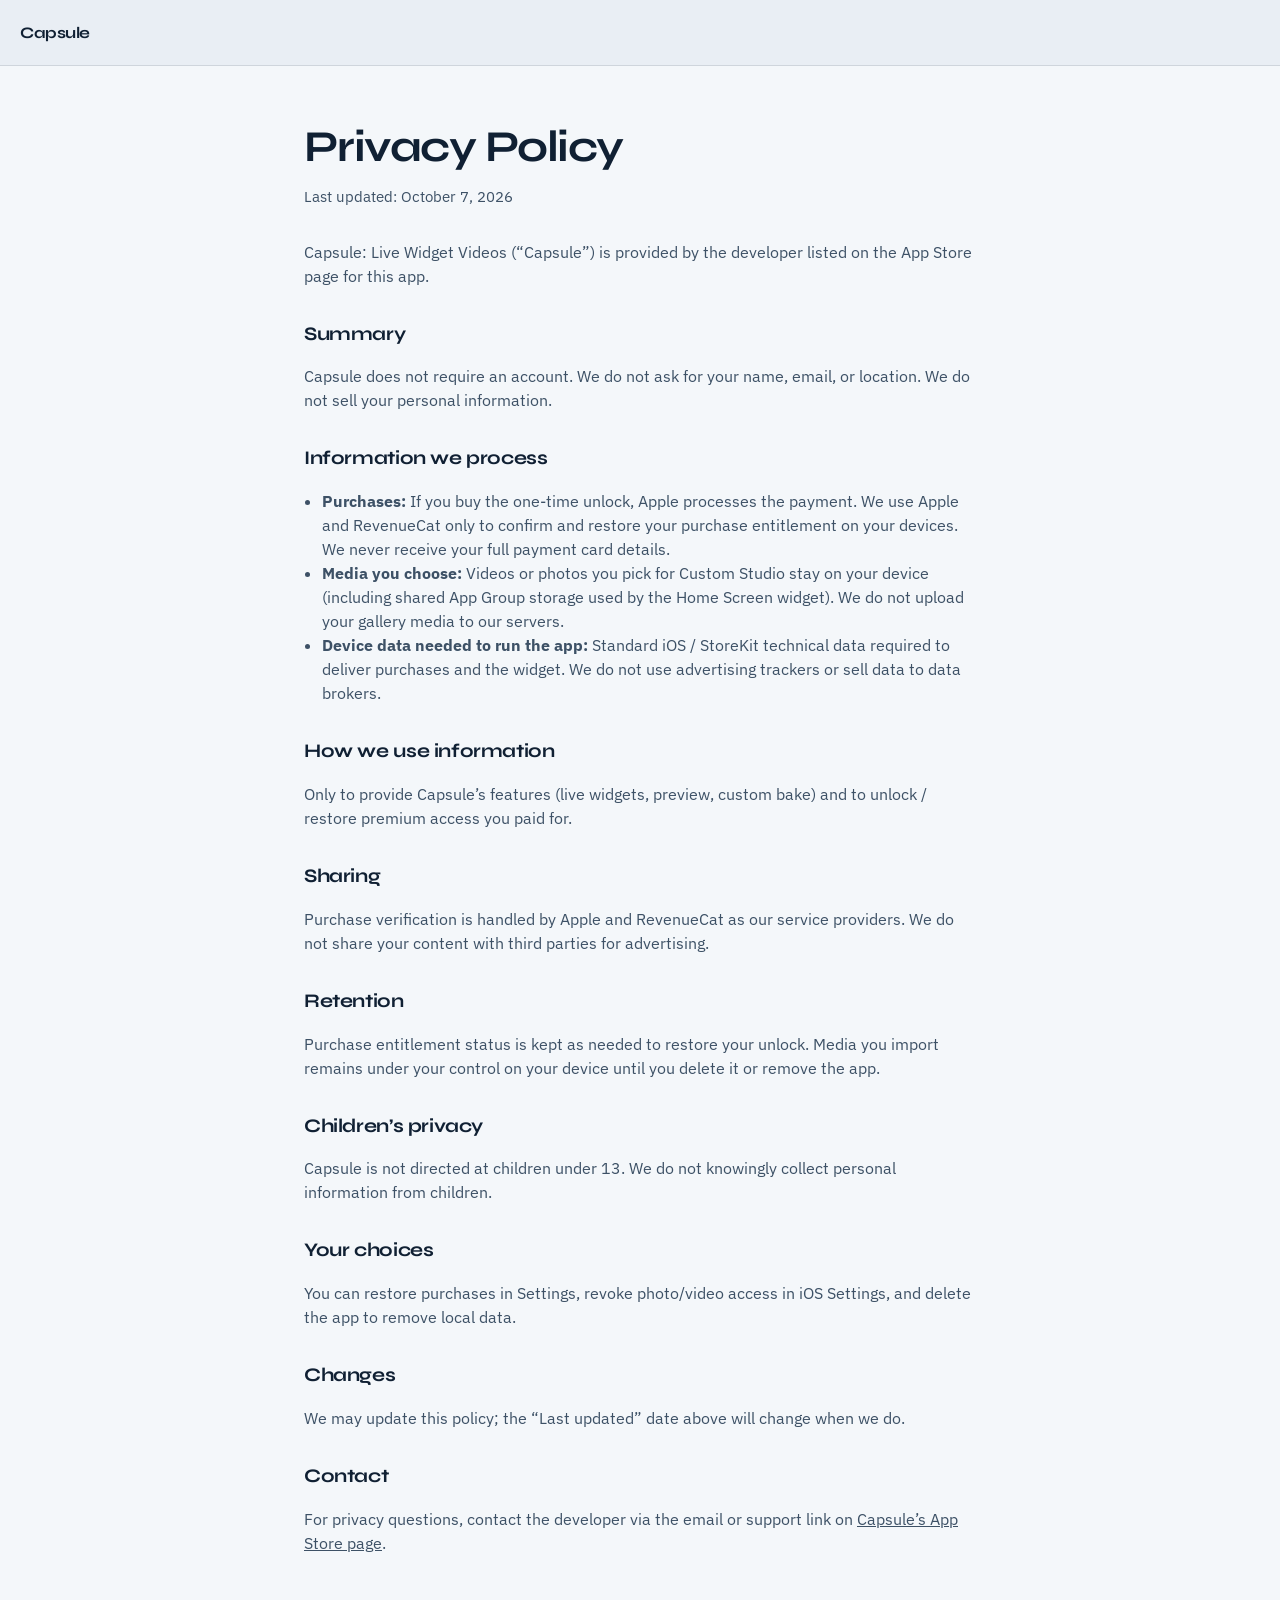
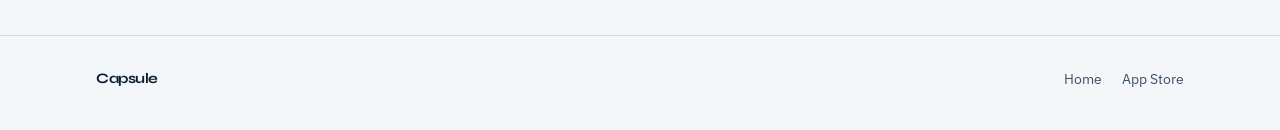
==== privacy.html @ dd7ed89d "Publish Capsule marketing site for GitHub Pages." ====
<!DOCTYPE html>
<html lang="en">
<head>
  <meta charset="utf-8" />
  <meta name="viewport" content="width=device-width, initial-scale=1" />
  <title>Privacy Policy — Capsule</title>
  <meta name="description" content="Privacy Policy for Capsule: Live Widget Videos." />
  <meta name="theme-color" content="#102033" />
  <link rel="icon" href="assets/icon-192.png" type="image/png" />
  <link rel="preconnect" href="https://fonts.googleapis.com" />
  <link rel="preconnect" href="https://fonts.gstatic.com" crossorigin />
  <link href="https://fonts.googleapis.com/css2?family=IBM+Plex+Sans:wght@400;600&family=Syne:wght@600;700;800&display=swap" rel="stylesheet" />
  <link rel="stylesheet" href="assets/styles.css" />
</head>
<body>
  <div class="page">
    <header class="page-top">
      <a href="index.html">Capsule</a>
    </header>

    <article class="legal">
      <h1>Privacy Policy</h1>
      <p class="updated">Last updated: October 7, 2026</p>

      <p>
        Capsule: Live Widget Videos (“Capsule”) is provided by the developer listed on the App Store page for this app.
      </p>

      <h2>Summary</h2>
      <p>
        Capsule does not require an account. We do not ask for your name, email, or location. We do not sell your personal information.
      </p>

      <h2>Information we process</h2>
      <ul>
        <li>
          <strong>Purchases:</strong> If you buy the one-time unlock, Apple processes the payment. We use Apple and RevenueCat only to confirm and restore your purchase entitlement on your devices. We never receive your full payment card details.
        </li>
        <li>
          <strong>Media you choose:</strong> Videos or photos you pick for Custom Studio stay on your device (including shared App Group storage used by the Home Screen widget). We do not upload your gallery media to our servers.
        </li>
        <li>
          <strong>Device data needed to run the app:</strong> Standard iOS / StoreKit technical data required to deliver purchases and the widget. We do not use advertising trackers or sell data to data brokers.
        </li>
      </ul>

      <h2>How we use information</h2>
      <p>
        Only to provide Capsule’s features (live widgets, preview, custom bake) and to unlock / restore premium access you paid for.
      </p>

      <h2>Sharing</h2>
      <p>
        Purchase verification is handled by Apple and RevenueCat as our service providers. We do not share your content with third parties for advertising.
      </p>

      <h2>Retention</h2>
      <p>
        Purchase entitlement status is kept as needed to restore your unlock. Media you import remains under your control on your device until you delete it or remove the app.
      </p>

      <h2>Children’s privacy</h2>
      <p>
        Capsule is not directed at children under 13. We do not knowingly collect personal information from children.
      </p>

      <h2>Your choices</h2>
      <p>
        You can restore purchases in Settings, revoke photo/video access in iOS Settings, and delete the app to remove local data.
      </p>

      <h2>Changes</h2>
      <p>
        We may update this policy; the “Last updated” date above will change when we do.
      </p>

      <h2>Contact</h2>
      <p>
        For privacy questions, contact the developer via the email or support link on
        <a href="https://apps.apple.com/app/id6812290637">Capsule’s App Store page</a>.
      </p>
    </article>

    <footer class="site-footer">
      <div class="footer-inner">
        <div class="footer-brand">Capsule</div>
        <nav class="footer-links" aria-label="Footer">
          <a href="index.html">Home</a>
          <a href="https://apps.apple.com/app/id6812290637" rel="noopener">App Store</a>
        </nav>
      </div>
    </footer>
  </div>
</body>
</html>
---- assets/styles.css ----
:root {
  --ink: #102033;
  --ink-soft: #3d5166;
  --paper: #e9eef4;
  --paper-2: #f4f7fa;
  --ember: #d4562a;
  --sea: #1f7a8c;
  --sea-deep: #0d4f5c;
  --line: rgba(16, 32, 51, 0.12);
  --font-display: "Syne", system-ui, sans-serif;
  --font-body: "IBM Plex Sans", system-ui, sans-serif;
  --ease: cubic-bezier(0.22, 1, 0.36, 1);
}

*,
*::before,
*::after {
  box-sizing: border-box;
}

html {
  scroll-behavior: smooth;
}

body {
  margin: 0;
  color: var(--ink);
  font-family: var(--font-body);
  font-weight: 400;
  line-height: 1.5;
  background: var(--paper-2);
  -webkit-font-smoothing: antialiased;
  text-rendering: optimizeLegibility;
}

img,
video {
  display: block;
  max-width: 100%;
}

a {
  color: inherit;
}

/* ——— Hero ——— */

.hero {
  position: relative;
  min-height: 100svh;
  display: grid;
  align-items: end;
  overflow: clip;
  background: #c5d2df;
}

.hero-video {
  position: absolute;
  inset: 0;
  width: 100%;
  height: 100%;
  object-fit: cover;
  object-position: center top;
}

.hero-veil {
  position: absolute;
  inset: 0;
  background:
    linear-gradient(
      180deg,
      rgba(232, 238, 244, 0.08) 0%,
      rgba(16, 32, 51, 0.15) 42%,
      rgba(16, 32, 51, 0.78) 100%
    ),
    radial-gradient(
      80% 55% at 70% 20%,
      rgba(31, 122, 140, 0.18),
      transparent 70%
    );
  pointer-events: none;
}

.hero-copy {
  position: relative;
  z-index: 1;
  width: min(40rem, calc(100% - 2.5rem));
  margin: 0 auto 0 0;
  padding: 5.5rem 1.25rem 2.75rem;
  color: #f4f7fa;
  animation: rise 1s var(--ease) both;
}

@media (min-width: 860px) {
  .hero-copy {
    width: min(34rem, 42vw);
    margin-left: clamp(2rem, 8vw, 7rem);
    padding: 6rem 0 4.5rem;
  }

  .hero-video {
    object-position: 62% top;
  }

  .hero-veil {
    background:
      linear-gradient(
        90deg,
        rgba(16, 32, 51, 0.82) 0%,
        rgba(16, 32, 51, 0.55) 38%,
        rgba(16, 32, 51, 0.12) 68%,
        transparent 100%
      ),
      linear-gradient(
        180deg,
        transparent 40%,
        rgba(16, 32, 51, 0.35) 100%
      );
  }
}

.brand {
  margin: 0 0 1rem;
  font-family: var(--font-display);
  font-size: clamp(3.4rem, 9vw, 5.6rem);
  font-weight: 800;
  letter-spacing: -0.055em;
  line-height: 0.92;
}

.hero h1 {
  margin: 0 0 0.85rem;
  max-width: 16ch;
  font-family: var(--font-display);
  font-size: clamp(1.55rem, 3.6vw, 2.15rem);
  font-weight: 600;
  letter-spacing: -0.03em;
  line-height: 1.18;
}

.hero-lead {
  margin: 0 0 1.6rem;
  max-width: 34ch;
  font-size: 1.05rem;
  line-height: 1.45;
  color: rgba(244, 247, 250, 0.86);
}

.cta-row {
  display: flex;
  flex-wrap: wrap;
  gap: 0.75rem 1rem;
  align-items: center;
}

.btn {
  display: inline-flex;
  align-items: center;
  justify-content: center;
  gap: 0.55rem;
  min-height: 3rem;
  padding: 0.7rem 1.2rem;
  border-radius: 0.65rem;
  text-decoration: none;
  font-weight: 600;
  font-size: 0.95rem;
  letter-spacing: -0.01em;
  transition: transform 0.35s var(--ease), background 0.25s ease, color 0.25s ease;
}

.btn:hover {
  transform: translateY(-1px);
}

.btn-primary {
  background: #f4f7fa;
  color: var(--ink);
}

.btn-primary:hover {
  background: #ffffff;
}

.btn-ghost {
  background: transparent;
  color: #f4f7fa;
  border: 1px solid rgba(244, 247, 250, 0.35);
}

.btn-ghost:hover {
  border-color: rgba(244, 247, 250, 0.7);
}

.apple-mark {
  width: 1.05rem;
  height: 1.05rem;
  flex: none;
}

/* ——— Sections ——— */

.section {
  padding: clamp(3.5rem, 8vw, 6.5rem) 1.25rem;
}

.section-inner {
  width: min(68rem, 100%);
  margin: 0 auto;
}

.section h2 {
  margin: 0 0 0.75rem;
  font-family: var(--font-display);
  font-size: clamp(1.85rem, 4vw, 2.75rem);
  font-weight: 700;
  letter-spacing: -0.035em;
  line-height: 1.1;
}

.section-lead {
  margin: 0;
  max-width: 38ch;
  color: var(--ink-soft);
  font-size: 1.05rem;
}

.effects {
  background:
    radial-gradient(60% 80% at 0% 0%, rgba(212, 86, 42, 0.1), transparent 55%),
    radial-gradient(50% 70% at 100% 20%, rgba(31, 122, 140, 0.12), transparent 50%),
    var(--paper);
}

.effect-grid {
  display: grid;
  grid-template-columns: repeat(2, minmax(0, 1fr));
  gap: 0.85rem;
  margin-top: 2.25rem;
  list-style: none;
  padding: 0;
}

@media (min-width: 720px) {
  .effect-grid {
    grid-template-columns: repeat(4, minmax(0, 1fr));
    gap: 1rem;
  }
}

.effect-grid li {
  padding: 1.1rem 1rem 1.15rem;
  border-top: 1px solid var(--line);
  animation: rise 0.8s var(--ease) both;
}

.effect-grid li:nth-child(1) { animation-delay: 0.05s; }
.effect-grid li:nth-child(2) { animation-delay: 0.1s; }
.effect-grid li:nth-child(3) { animation-delay: 0.15s; }
.effect-grid li:nth-child(4) { animation-delay: 0.2s; }
.effect-grid li:nth-child(5) { animation-delay: 0.25s; }
.effect-grid li:nth-child(6) { animation-delay: 0.3s; }
.effect-grid li:nth-child(7) { animation-delay: 0.35s; }
.effect-grid li:nth-child(8) { animation-delay: 0.4s; }

.effect-grid strong {
  display: block;
  margin-bottom: 0.25rem;
  font-family: var(--font-display);
  font-size: 1.05rem;
  font-weight: 700;
  letter-spacing: -0.02em;
}

.effect-grid span {
  color: var(--ink-soft);
  font-size: 0.92rem;
}

.studio {
  background: linear-gradient(160deg, #0d4f5c 0%, #102033 58%, #1a2838 100%);
  color: #eef5f7;
}

.studio .section-lead {
  color: rgba(238, 245, 247, 0.78);
}

.studio-cta {
  margin-top: 1.75rem;
}

.studio .btn-primary {
  background: #e8f4f6;
  color: var(--sea-deep);
}

/* ——— Footer ——— */

.site-footer {
  padding: 2rem 1.25rem 2.5rem;
  border-top: 1px solid var(--line);
  background: var(--paper-2);
}

.footer-inner {
  width: min(68rem, 100%);
  margin: 0 auto;
  display: flex;
  flex-wrap: wrap;
  gap: 0.75rem 1.5rem;
  justify-content: space-between;
  align-items: center;
  color: var(--ink-soft);
  font-size: 0.9rem;
}

.footer-brand {
  font-family: var(--font-display);
  font-weight: 700;
  color: var(--ink);
  letter-spacing: -0.03em;
}

.footer-links {
  display: flex;
  flex-wrap: wrap;
  gap: 0.85rem 1.25rem;
}

.footer-links a {
  text-decoration: none;
  border-bottom: 1px solid transparent;
}

.footer-links a:hover {
  border-bottom-color: currentColor;
}

/* ——— Privacy page ——— */

.page {
  min-height: 100svh;
  display: flex;
  flex-direction: column;
}

.page-top {
  padding: 1.25rem;
  border-bottom: 1px solid var(--line);
  background: var(--paper);
}

.page-top a {
  font-family: var(--font-display);
  font-weight: 700;
  text-decoration: none;
  letter-spacing: -0.03em;
}

.legal {
  width: min(42rem, calc(100% - 2.5rem));
  margin: 0 auto;
  padding: 3rem 0 4rem;
}

.legal h1 {
  margin: 0 0 0.35rem;
  font-family: var(--font-display);
  font-size: clamp(2rem, 5vw, 2.75rem);
  letter-spacing: -0.035em;
}

.legal .updated {
  margin: 0 0 2rem;
  color: var(--ink-soft);
  font-size: 0.92rem;
}

.legal h2 {
  margin: 2rem 0 0.6rem;
  font-family: var(--font-display);
  font-size: 1.2rem;
  letter-spacing: -0.02em;
}

.legal p,
.legal li {
  color: var(--ink-soft);
}

.legal ul {
  padding-left: 1.15rem;
}

@keyframes rise {
  from {
    opacity: 0;
    transform: translateY(18px);
  }
  to {
    opacity: 1;
    transform: translateY(0);
  }
}

@media (prefers-reduced-motion: reduce) {
  *,
  *::before,
  *::after {
    animation: none !important;
    transition: none !important;
  }

  html {
    scroll-behavior: auto;
  }
}
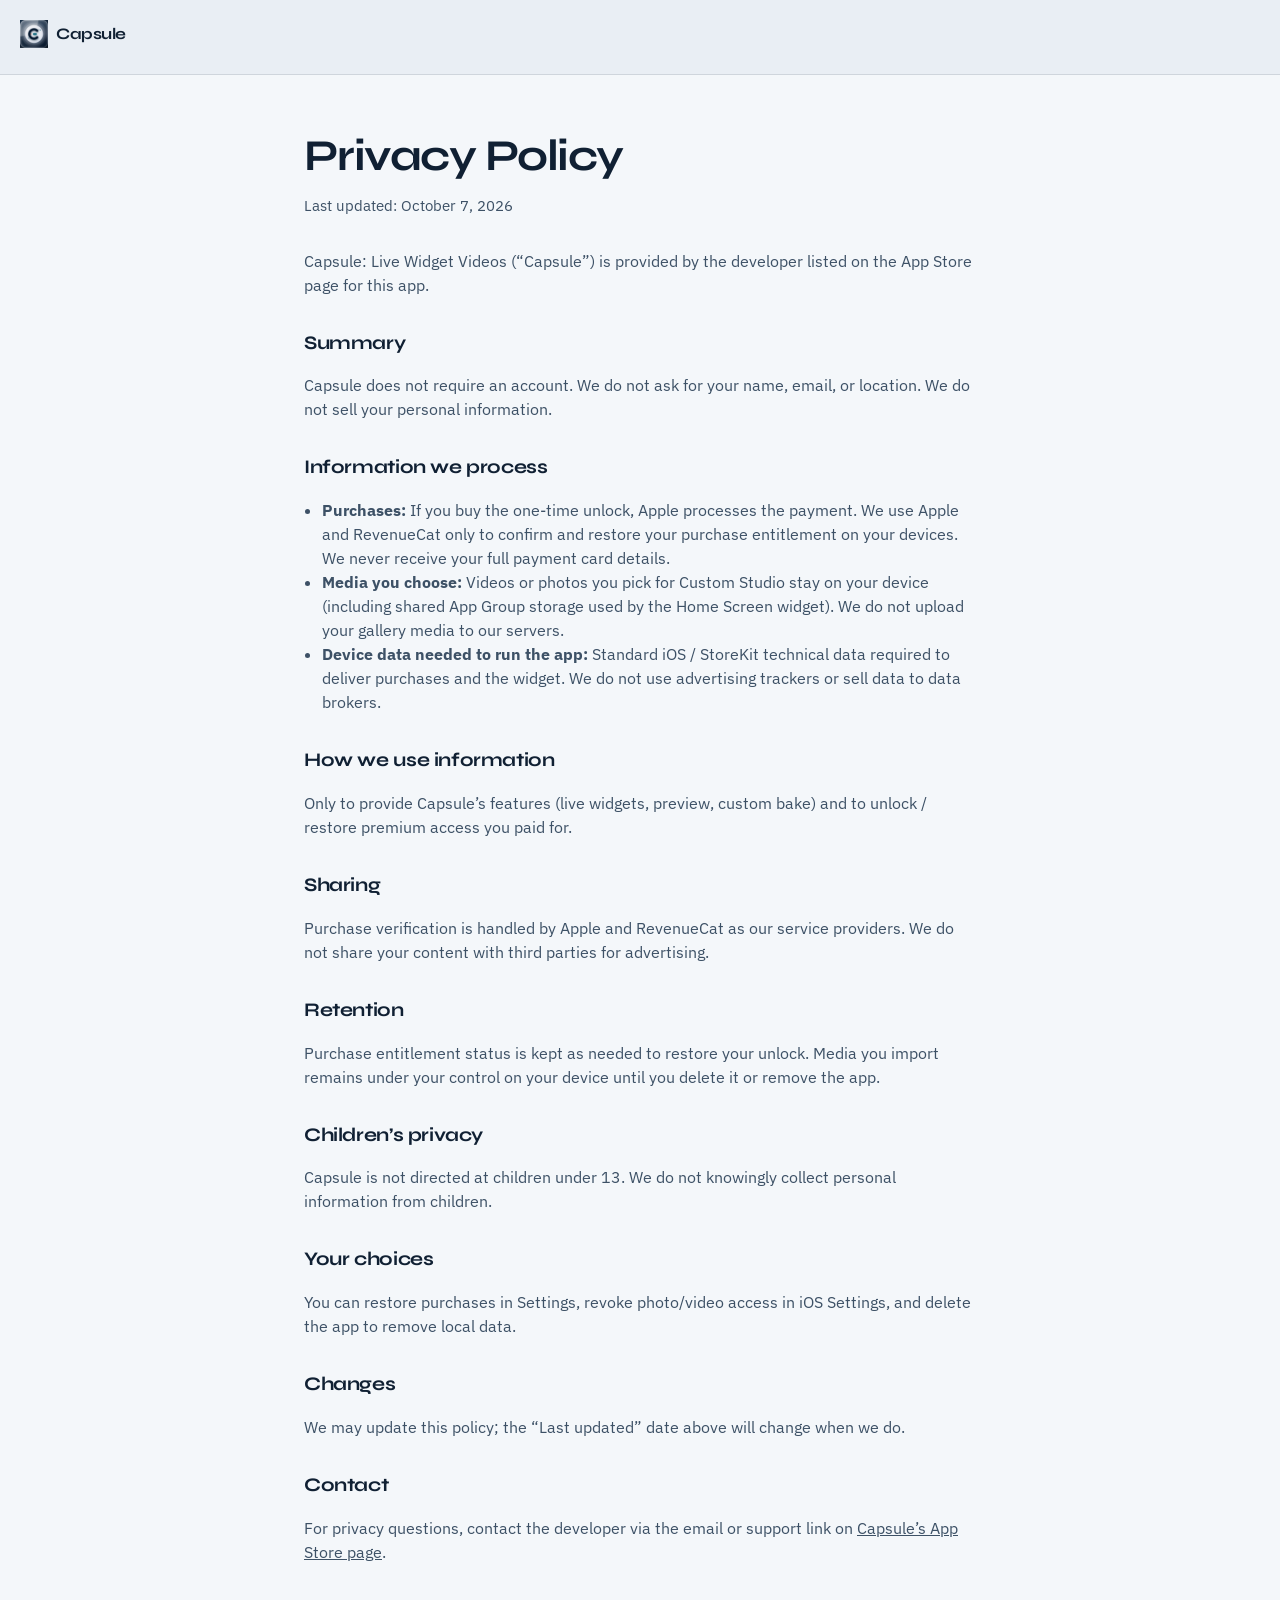
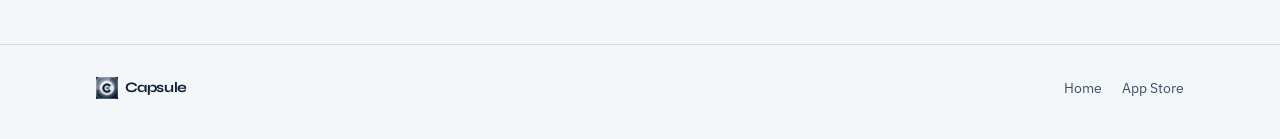
==== commit 5eed052c: "Use the current app icon as the site logo. Co-authored-by: Cursor <cursoragent@cursor.com>" ====
--- a/privacy.html
+++ b/privacy.html
@@ -15,7 +15,10 @@
 <body>
   <div class="page">
     <header class="page-top">
-      <a href="index.html">Capsule</a>
+      <a href="index.html">
+        <img src="assets/logo.png" width="28" height="28" alt="" />
+        Capsule
+      </a>
     </header>
 
     <article class="legal">
@@ -83,7 +86,10 @@
 
     <footer class="site-footer">
       <div class="footer-inner">
-        <div class="footer-brand">Capsule</div>
+        <div class="footer-brand">
+          <img src="assets/logo.png" width="22" height="22" alt="" />
+          Capsule
+        </div>
         <nav class="footer-links" aria-label="Footer">
           <a href="index.html">Home</a>
           <a href="https://apps.apple.com/app/id6812290637" rel="noopener">App Store</a>
--- a/assets/styles.css
+++ b/assets/styles.css
@@ -48,102 +48,115 @@
 .hero {
   position: relative;
   min-height: 100svh;
-  display: grid;
-  align-items: end;
   overflow: clip;
-  background: #c5d2df;
-}
-
-.hero-video {
+  background: #d5dde6;
+}
+
+.hero-ambient {
   position: absolute;
-  inset: 0;
+  inset: -8%;
+  pointer-events: none;
+}
+
+.hero-ambient img {
   width: 100%;
   height: 100%;
   object-fit: cover;
-  object-position: center top;
-}
-
-.hero-veil {
+  filter: blur(48px) saturate(1.15);
+  transform: scale(1.08);
+  opacity: 0.55;
+}
+
+.hero-ambient::after {
+  content: "";
   position: absolute;
   inset: 0;
   background:
-    linear-gradient(
-      180deg,
-      rgba(232, 238, 244, 0.08) 0%,
-      rgba(16, 32, 51, 0.15) 42%,
-      rgba(16, 32, 51, 0.78) 100%
-    ),
-    radial-gradient(
-      80% 55% at 70% 20%,
-      rgba(31, 122, 140, 0.18),
-      transparent 70%
-    );
-  pointer-events: none;
-}
-
-.hero-copy {
+    radial-gradient(70% 60% at 75% 40%, rgba(255, 255, 255, 0.35), transparent 65%),
+    linear-gradient(180deg, rgba(244, 247, 250, 0.55) 0%, rgba(213, 221, 230, 0.75) 100%);
+}
+
+.hero-layout {
   position: relative;
   z-index: 1;
-  width: min(40rem, calc(100% - 2.5rem));
-  margin: 0 auto 0 0;
-  padding: 5.5rem 1.25rem 2.75rem;
-  color: #f4f7fa;
+  width: min(72rem, calc(100% - 2rem));
+  margin: 0 auto;
+  min-height: 100svh;
+  display: grid;
+  align-items: center;
+  gap: 1.75rem;
+  padding: 1.75rem 0 2.5rem;
+  grid-template-columns: 1fr;
+}
+
+@media (min-width: 900px) {
+  .hero-layout {
+    grid-template-columns: minmax(0, 1.05fr) minmax(0, 0.95fr);
+    gap: clamp(2rem, 5vw, 4.5rem);
+    padding: 3.5rem 0;
+  }
+}
+
+.hero-copy {
+  color: var(--ink);
   animation: rise 1s var(--ease) both;
-}
-
-@media (min-width: 860px) {
+  text-align: center;
+}
+
+@media (min-width: 900px) {
   .hero-copy {
-    width: min(34rem, 42vw);
-    margin-left: clamp(2rem, 8vw, 7rem);
-    padding: 6rem 0 4.5rem;
-  }
-
-  .hero-video {
-    object-position: 62% top;
-  }
-
-  .hero-veil {
-    background:
-      linear-gradient(
-        90deg,
-        rgba(16, 32, 51, 0.82) 0%,
-        rgba(16, 32, 51, 0.55) 38%,
-        rgba(16, 32, 51, 0.12) 68%,
-        transparent 100%
-      ),
-      linear-gradient(
-        180deg,
-        transparent 40%,
-        rgba(16, 32, 51, 0.35) 100%
-      );
+    text-align: left;
+    padding-right: 1rem;
   }
 }
 
 .brand {
-  margin: 0 0 1rem;
-  font-family: var(--font-display);
-  font-size: clamp(3.4rem, 9vw, 5.6rem);
+  display: inline-flex;
+  align-items: center;
+  gap: 0.42em;
+  margin: 0 0 0.85rem;
+  font-family: var(--font-display);
+  font-size: clamp(2.7rem, 7.2vw, 4.6rem);
   font-weight: 800;
   letter-spacing: -0.055em;
   line-height: 0.92;
 }
 
+.brand-mark {
+  width: 1.05em;
+  height: 1.05em;
+  flex: none;
+}
+
 .hero h1 {
   margin: 0 0 0.85rem;
   max-width: 16ch;
-  font-family: var(--font-display);
-  font-size: clamp(1.55rem, 3.6vw, 2.15rem);
+  margin-inline: auto;
+  font-family: var(--font-display);
+  font-size: clamp(1.55rem, 3.6vw, 2.2rem);
   font-weight: 600;
   letter-spacing: -0.03em;
   line-height: 1.18;
 }
 
+@media (min-width: 900px) {
+  .hero h1 {
+    margin-inline: 0;
+  }
+}
+
 .hero-lead {
-  margin: 0 0 1.6rem;
+  margin: 0 auto 1.5rem;
   max-width: 34ch;
   font-size: 1.05rem;
   line-height: 1.45;
-  color: rgba(244, 247, 250, 0.86);
+  color: var(--ink-soft);
+}
+
+@media (min-width: 900px) {
+  .hero-lead {
+    margin-inline: 0;
+  }
 }
 
 .cta-row {
@@ -151,6 +164,13 @@
   flex-wrap: wrap;
   gap: 0.75rem 1rem;
   align-items: center;
+  justify-content: center;
+}
+
+@media (min-width: 900px) {
+  .cta-row {
+    justify-content: flex-start;
+  }
 }
 
 .btn {
@@ -165,7 +185,7 @@
   font-weight: 600;
   font-size: 0.95rem;
   letter-spacing: -0.01em;
-  transition: transform 0.35s var(--ease), background 0.25s ease, color 0.25s ease;
+  transition: transform 0.35s var(--ease), background 0.25s ease, color 0.25s ease, border-color 0.25s ease;
 }
 
 .btn:hover {
@@ -173,28 +193,98 @@
 }
 
 .btn-primary {
-  background: #f4f7fa;
+  background: var(--ink);
+  color: #f4f7fa;
+}
+
+.btn-primary:hover {
+  background: #0a1624;
+}
+
+.btn-ghost {
+  background: rgba(255, 255, 255, 0.45);
   color: var(--ink);
-}
-
-.btn-primary:hover {
-  background: #ffffff;
-}
-
-.btn-ghost {
-  background: transparent;
-  color: #f4f7fa;
-  border: 1px solid rgba(244, 247, 250, 0.35);
+  border: 1px solid rgba(16, 32, 51, 0.16);
+  backdrop-filter: blur(8px);
 }
 
 .btn-ghost:hover {
-  border-color: rgba(244, 247, 250, 0.7);
+  border-color: rgba(16, 32, 51, 0.35);
+  background: rgba(255, 255, 255, 0.7);
 }
 
 .apple-mark {
   width: 1.05rem;
   height: 1.05rem;
   flex: none;
+}
+
+/* Phone frame */
+
+.phone-stage {
+  order: -1;
+  display: flex;
+  justify-content: center;
+  align-items: center;
+  animation: float-in 1.1s var(--ease) both;
+}
+
+@media (min-width: 900px) {
+  .phone-stage {
+    order: 0;
+  }
+}
+
+.phone {
+  position: relative;
+  width: min(17.5rem, 72vw);
+}
+
+@media (min-width: 900px) {
+  .phone {
+    width: min(20rem, 34vw);
+  }
+}
+
+.phone-bezel {
+  position: relative;
+  border-radius: 2.35rem;
+  padding: 0.55rem;
+  background: linear-gradient(160deg, #2a2f36 0%, #0c0e12 45%, #1a1e24 100%);
+  box-shadow:
+    0 1px 0 rgba(255, 255, 255, 0.18) inset,
+    0 -1px 0 rgba(0, 0, 0, 0.45) inset,
+    0 28px 60px rgba(16, 32, 51, 0.35),
+    0 8px 18px rgba(16, 32, 51, 0.18);
+}
+
+.phone-screen {
+  width: 100%;
+  aspect-ratio: 9 / 19.5;
+  object-fit: cover;
+  object-position: center top;
+  border-radius: 1.85rem;
+  background: #111;
+}
+
+.phone-side {
+  position: absolute;
+  width: 0.18rem;
+  background: #1c2128;
+  border-radius: 2px;
+}
+
+.phone-side-l {
+  left: -0.12rem;
+  top: 18%;
+  height: 9%;
+  box-shadow: 0 3.2rem 0 #1c2128, 0 5.6rem 0 #1c2128;
+}
+
+.phone-side-r {
+  right: -0.12rem;
+  top: 26%;
+  height: 12%;
 }
 
 /* ——— Sections ——— */
@@ -315,10 +405,18 @@
 }
 
 .footer-brand {
+  display: inline-flex;
+  align-items: center;
+  gap: 0.45rem;
   font-family: var(--font-display);
   font-weight: 700;
   color: var(--ink);
   letter-spacing: -0.03em;
+}
+
+.footer-brand img {
+  width: 1.35rem;
+  height: 1.35rem;
 }
 
 .footer-links {
@@ -351,10 +449,18 @@
 }
 
 .page-top a {
+  display: inline-flex;
+  align-items: center;
+  gap: 0.5rem;
   font-family: var(--font-display);
   font-weight: 700;
   text-decoration: none;
   letter-spacing: -0.03em;
+}
+
+.page-top img {
+  width: 1.75rem;
+  height: 1.75rem;
 }
 
 .legal {
@@ -400,6 +506,17 @@
   to {
     opacity: 1;
     transform: translateY(0);
+  }
+}
+
+@keyframes float-in {
+  from {
+    opacity: 0;
+    transform: translateY(28px) scale(0.97);
+  }
+  to {
+    opacity: 1;
+    transform: translateY(0) scale(1);
   }
 }
 
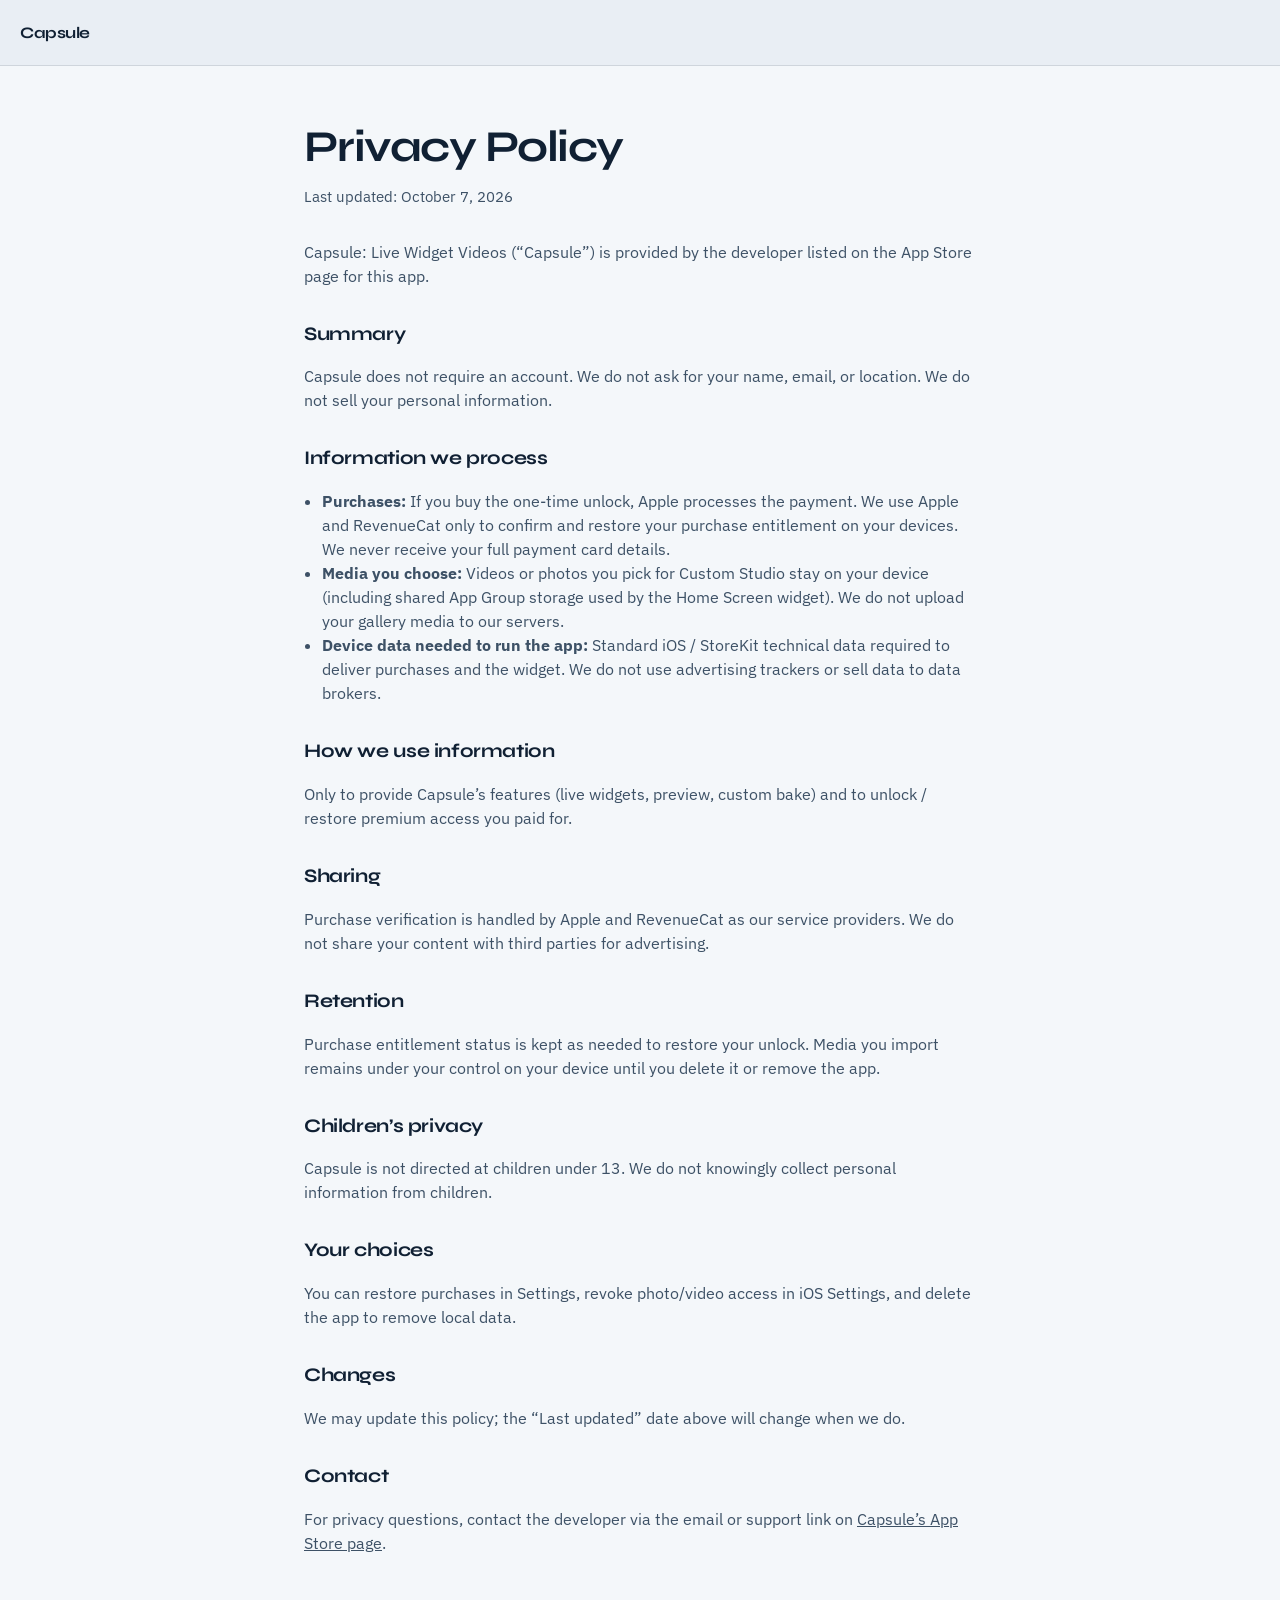
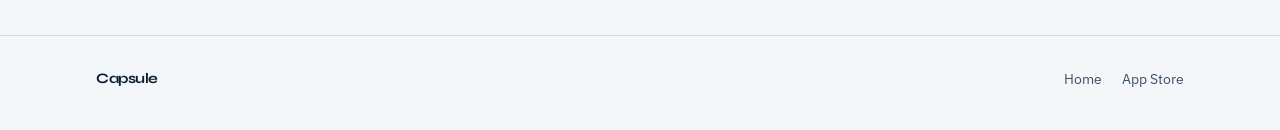
==== commit eabc1b65: "Keep the new icon on the browser tab only. Co-authored-by: Cursor <cursoragent@cursor.com>" ====
--- a/privacy.html
+++ b/privacy.html
@@ -15,10 +15,7 @@
 <body>
   <div class="page">
     <header class="page-top">
-      <a href="index.html">
-        <img src="assets/logo.png" width="28" height="28" alt="" />
-        Capsule
-      </a>
+      <a href="index.html">Capsule</a>
     </header>
 
     <article class="legal">
@@ -86,10 +83,7 @@
 
     <footer class="site-footer">
       <div class="footer-inner">
-        <div class="footer-brand">
-          <img src="assets/logo.png" width="22" height="22" alt="" />
-          Capsule
-        </div>
+        <div class="footer-brand">Capsule</div>
         <nav class="footer-links" aria-label="Footer">
           <a href="index.html">Home</a>
           <a href="https://apps.apple.com/app/id6812290637" rel="noopener">App Store</a>
--- a/assets/styles.css
+++ b/assets/styles.css
@@ -111,21 +111,12 @@
 }
 
 .brand {
-  display: inline-flex;
-  align-items: center;
-  gap: 0.42em;
   margin: 0 0 0.85rem;
   font-family: var(--font-display);
-  font-size: clamp(2.7rem, 7.2vw, 4.6rem);
+  font-size: clamp(3.2rem, 9vw, 5.4rem);
   font-weight: 800;
   letter-spacing: -0.055em;
   line-height: 0.92;
-}
-
-.brand-mark {
-  width: 1.05em;
-  height: 1.05em;
-  flex: none;
 }
 
 .hero h1 {
@@ -405,18 +396,10 @@
 }
 
 .footer-brand {
-  display: inline-flex;
-  align-items: center;
-  gap: 0.45rem;
   font-family: var(--font-display);
   font-weight: 700;
   color: var(--ink);
   letter-spacing: -0.03em;
-}
-
-.footer-brand img {
-  width: 1.35rem;
-  height: 1.35rem;
 }
 
 .footer-links {
@@ -449,18 +432,10 @@
 }
 
 .page-top a {
-  display: inline-flex;
-  align-items: center;
-  gap: 0.5rem;
   font-family: var(--font-display);
   font-weight: 700;
   text-decoration: none;
   letter-spacing: -0.03em;
-}
-
-.page-top img {
-  width: 1.75rem;
-  height: 1.75rem;
 }
 
 .legal {
